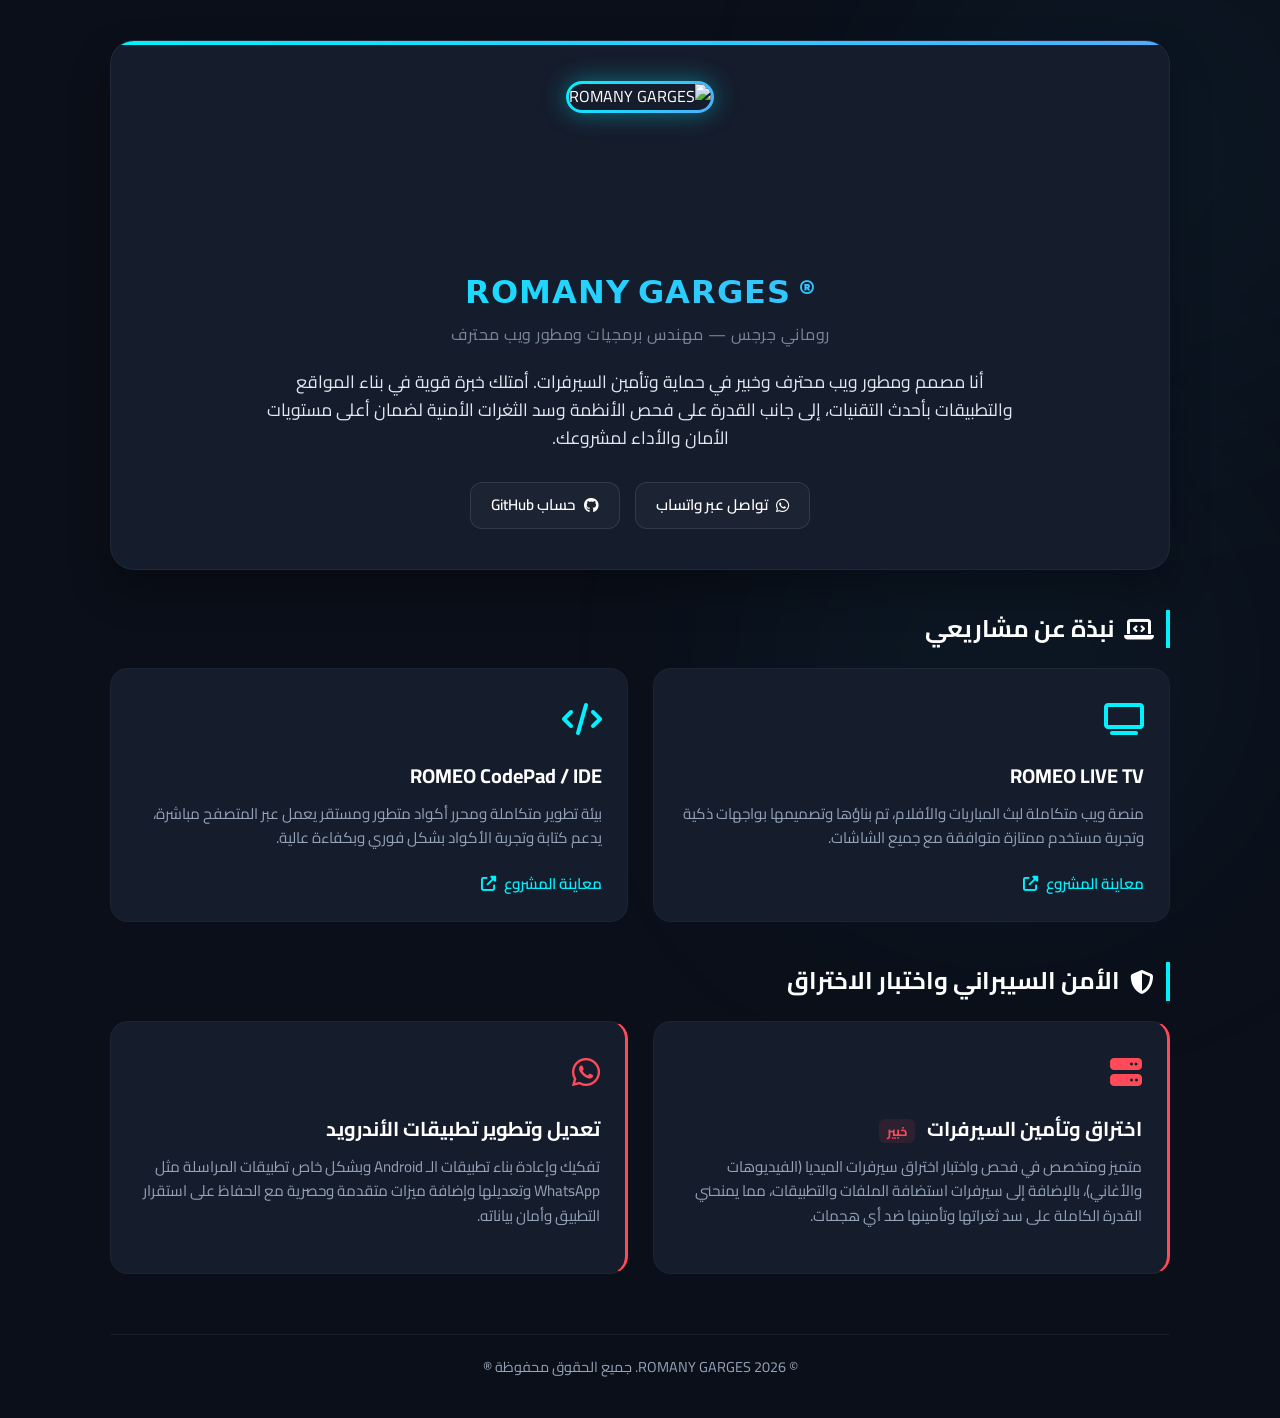
==== index.html @ 307720b2 "Add files via upload" ====
<!DOCTYPE html>
<html lang="ar" dir="rtl">
<head>
    <meta charset="UTF-8">
    <meta name="viewport" content="width=device-width, initial-scale=1.0">
    <title>® 𝗥𝗢𝗠𝗔𝗡𝗬 𝗚𝗔𝗥𝗚𝗘𝗦 | Portfolio</title>
    <!-- Google Fonts -->
    <link rel="preconnect" href="https://fonts.googleapis.com">
    <link rel="preconnect" href="https://fonts.gstatic.com" crossorigin>
    <link href="https://fonts.googleapis.com/css2?family=Cairo:wght@300;400;700&family=Poppins:wght@400;600;700&display=swap" rel="stylesheet">
    <!-- Font Awesome Icons -->
    <link rel="stylesheet" href="https://cdnjs.cloudflare.com/ajax/libs/font-awesome/6.4.0/css/all.min.css">
    
    <style>
        /* الألوان الأساسية والتأثيرات */
        :root {
            --bg-color: #0b0f19;
            --card-bg: #151c2c;
            --accent-cyan: #00f2fe;
            --accent-purple: #4facfe;
            --text-main: #ffffff;
            --text-muted: #94a3b8;
            --glow-shadow: 0 0 20px rgba(0, 242, 254, 0.2);
        }

        * {
            margin: 0;
            padding: 0;
            box-sizing: border-box;
            font-family: 'Cairo', 'Poppins', sans-serif;
        }

        body {
            background-color: var(--bg-color);
            color: var(--text-main);
            overflow-x: hidden;
            line-height: 1.6;
        }

        /* خلفية مضيئة متحركة */
        .background-glow {
            position: fixed;
            top: 0;
            left: 0;
            width: 100%;
            height: 100%;
            z-index: -1;
            pointer-events: none;
        }
        .background-glow::before, .background-glow::after {
            content: '';
            position: absolute;
            width: 300px;
            height: 300px;
            border-radius: 50%;
            background: linear-gradient(45deg, var(--accent-cyan), var(--accent-purple));
            filter: blur(150px);
            opacity: 0.15;
            animation: floatGlow 10s infinite alternate;
        }
        .background-glow::after {
            bottom: 10%;
            right: 10%;
            animation-delay: -5s;
        }

        @keyframes floatGlow {
            0% { transform: translate(0, 0); }
            100% { transform: translate(50px, 50px); }
        }

        /* الحاوية الرئيسية */
        .container {
            max-width: 1100px;
            margin: 0 auto;
            padding: 40px 20px;
        }

        /* الهيدر والكارت الشخصي */
        .profile-card {
            background: var(--card-bg);
            border: 1px solid rgba(255, 255, 255, 0.05);
            border-radius: 24px;
            padding: 40px;
            text-align: center;
            box-shadow: 0 20px 40px rgba(0,0,0,0.3);
            position: relative;
            overflow: hidden;
            margin-bottom: 40px;
            backdrop-filter: blur(10px);
        }

        .profile-card::before {
            content: '';
            position: absolute;
            top: 0;
            left: 0;
            width: 100%;
            height: 4px;
            background: linear-gradient(90deg, var(--accent-cyan), var(--accent-purple));
        }

        /* مربع الصورة الاحترافي مع الإضاءة */
        .avatar-wrapper {
            position: relative;
            width: 160px;
            height: 160px;
            margin: 0 auto 25px;
        }

        .avatar-box {
            width: 100%;
            height: 100%;
            border-radius: 20px; /* تصميم مربع بزوايا دائرية ناعمة كما طلبت */
            object-fit: cover;
            border: 3px solid transparent;
            background: linear-gradient(var(--card-bg), var(--card-bg)) padding-box,
                        linear-gradient(135deg, var(--accent-cyan), var(--accent-purple)) border-box;
            box-shadow: 0 0 25px rgba(0, 242, 254, 0.4);
            transition: transform 0.3s ease, box-shadow 0.3s ease;
        }

        .avatar-wrapper:hover .avatar-box {
            transform: scale(1.05) rotate(2deg);
            box-shadow: 0 0 35px rgba(0, 242, 254, 0.6);
        }

        /* الأسماء والنصوص */
        .name-en {
            font-family: 'Poppins', sans-serif;
            font-size: 2rem;
            font-weight: 700;
            letter-spacing: 1px;
            background: linear-gradient(90deg, var(--accent-cyan), var(--accent-purple));
            -webkit-background-clip: text;
            -webkit-text-fill-color: transparent;
            margin-bottom: 5px;
        }

        .name-ar {
            font-size: 1rem;
            color: var(--text-muted);
            font-weight: 400;
            letter-spacing: 0.5px;
            margin-bottom: 20px;
            opacity: 0.8;
        }

        .bio-text {
            font-size: 1.1rem;
            max-width: 750px;
            margin: 0 auto 30px;
            color: #e2e8f0;
            text-align: center;
        }

        /* أزرار التواصل السريع */
        .social-buttons {
            display: flex;
            justify-content: center;
            gap: 15px;
            flex-wrap: wrap;
        }

        .btn-social {
            background: rgba(255, 255, 255, 0.03);
            border: 1px solid rgba(255, 255, 255, 0.1);
            color: var(--text-main);
            padding: 10px 20px;
            border-radius: 12px;
            text-decoration: none;
            font-weight: 600;
            font-size: 0.95rem;
            display: flex;
            align-items: center;
            gap: 8px;
            transition: all 0.3s ease;
        }

        .btn-social:hover {
            background: linear-gradient(135deg, var(--accent-cyan), var(--accent-purple));
            color: #000;
            box-shadow: var(--glow-shadow);
            transform: translateY(-3px);
            border-color: transparent;
        }

        /* العناوين الجانبية للأقسام */
        .section-title {
            font-size: 1.5rem;
            margin: 40px 0 20px;
            display: flex;
            align-items: center;
            gap: 10px;
            color: var(--text-main);
            border-right: 4px solid var(--accent-cyan);
            padding-right: 12px;
        }

        /* شبكة المشاريع والخبرات */
        .grid {
            display: grid;
            grid-template-columns: repeat(auto-fit, minmax(300px, 1fr));
            gap: 25px;
        }

        .card {
            background: var(--card-bg);
            border: 1px solid rgba(255, 255, 255, 0.03);
            border-radius: 18px;
            padding: 25px;
            transition: all 0.3s ease;
            position: relative;
        }

        .card:hover {
            transform: translateY(-5px);
            border-color: rgba(0, 242, 254, 0.3);
            box-shadow: 0 10px 30px rgba(0,0,0,0.4);
        }

        .card-icon {
            font-size: 2rem;
            color: var(--accent-cyan);
            margin-bottom: 15px;
        }

        .card-title {
            font-size: 1.25rem;
            margin-bottom: 10px;
            font-weight: 700;
        }

        .card-desc {
            color: var(--text-muted);
            font-size: 0.95rem;
            margin-bottom: 20px;
        }

        /* أزرار استعراض المشاريع */
        .btn-project {
            display: inline-flex;
            align-items: center;
            gap: 8px;
            color: var(--accent-cyan);
            text-decoration: none;
            font-weight: 600;
            font-size: 0.95rem;
            transition: color 0.3s;
        }

        .btn-project:hover {
            color: var(--accent-purple);
        }

        /* تأثيرات خاصة بقسم الاختراقات والحماية */
        .cyber-card {
            border-right: 3px solid #ff4a5a !important;
        }
        .cyber-icon {
            color: #ff4a5a !important;
        }
        .cyber-badge {
            background: rgba(255, 74, 90, 0.1);
            color: #ff4a5a;
            padding: 2px 8px;
            border-radius: 6px;
            font-size: 0.8rem;
            margin-right: 8px;
            display: inline-block;
        }

        /* تذييل الصفحة */
        footer {
            text-align: center;
            margin-top: 60px;
            color: var(--text-muted);
            font-size: 0.9rem;
            border-top: 1px solid rgba(255, 255, 255, 0.05);
            padding-top: 20px;
        }

        /* لتوافقه مع الهواتف الصغيرة */
        @media (max-width: 600px) {
            .name-en { font-size: 1.6rem; }
            .profile-card { padding: 25px 15px; }
            .social-buttons { flex-direction: column; }
        }
    </style>
</head>
<body>

    <div class="background-glow"></div>

    <div class="container">
        
        <!-- الكارت الشخصي الرئيسي -->
        <header class="profile-card">
            <div class="avatar-wrapper">
                <!-- تم وضع رابط صورتك هنا مباشرة -->
                <img src="https://i.postimg.cc/JnKrHW7z/IMG-20260524-012906.png" alt="ROMANY GARGES" class="avatar-box">
            </div>
            
            <h1 class="name-en">® 𝗥𝗢𝗠𝗔𝗡𝗬 𝗚𝗔𝗥𝗚𝗘𝗦</h1>
            <p class="name-ar">روماني جرجس — مهندس برمجيات ومطور ويب محترف</p>
            
            <p class="bio-text">
                أنا مصمم ومطور ويب محترف وخبير في حماية وتأمين السيرفرات. أمتلك خبرة قوية في بناء المواقع والتطبيقات بأحدث التقنيات، إلى جانب القدرة على فحص الأنظمة وسد الثغرات الأمنية لضمان أعلى مستويات الأمان والأداء لمشروعك.
            </p>

            <!-- أزرار تواصل سريعة وجذابة -->
            <div class="social-buttons">
                <a href="https://wa.me/201286716976" target="_blank" class="btn-social">
                    <i class="fab fa-whatsapp"></i> تواصل عبر واتساب
                </a>
                <a href="https://github.com/romeo311020" target="_blank" class="btn-social">
                    <i class="fab fa-github"></i> حساب GitHub
                </a>
            </div>
        </header>

        <!-- قسم المشاريع -->
        <main>
            <h2 class="section-title"><i class="fas fa-laptop-code"></i> نبذة عن مشاريعي</h2>
            <div class="grid">
                
                <!-- مشروع ROMEO LIVE TV -->
                <div class="card">
                    <div class="card-icon"><i class="fas fa-tv"></i></div>
                    <h3 class="card-title">ROMEO LIVE TV</h3>
                    <p class="card-desc">منصة ويب متكاملة لبث المباريات والأفلام، تم بناؤها وتصميمها بواجهات ذكية وتجربة مستخدم ممتازة متوافقة مع جميع الشاشات.</p>
                    <a href="https://romeo311020.github.io/romeo-live-tv-31/" target="_blank" class="btn-project">
                        معاينة المشروع <i class="fas fa-external-link-alt"></i>
                    </a>
                </div>

                <!-- مشروع ROMEO IDE -->
                <div class="card">
                    <div class="card-icon"><i class="fas fa-code"></i></div>
                    <h3 class="card-title">ROMEO CodePad / IDE</h3>
                    <p class="card-desc">بيئة تطوير متكاملة ومحرر أكواد متطور ومستقر يعمل عبر المتصفح مباشرة، يدعم كتابة وتجربة الأكواد بشكل فوري وبكفاءة عالية.</p>
                    <a href="https://romeo311020.github.io/ROMEO-IDE/" target="_blank" class="btn-project">
                        معاينة المشروع <i class="fas fa-external-link-alt"></i>
                    </a>
                </div>

            </div>

            <!-- قسم الحماية والاختراق -->
            <h2 class="section-title"><i class="fas fa-shield-alt"></i> الأمن السيبراني واختبار الاختراق</h2>
            <div class="grid">
                
                <!-- متميز ف اختراقات السيرفرات -->
                <div class="card cyber-card">
                    <div class="card-icon cyber-icon"><i class="fas fa-server"></i></div>
                    <h3 class="card-title">اختراق وتأمين السيرفرات <span class="cyber-badge">خبير</span></h3>
                    <p class="card-desc">متميز ومتخصص في فحص واختبار اختراق سيرفرات الميديا (الفيديوهات والأغاني)، بالإضافة إلى سيرفرات استضافة الملفات والتطبيقات، مما يمنحني القدرة الكاملة على سد ثغراتها وتأمينها ضد أي هجمات.</p>
                </div>

                <!-- متميز ف بناء تطبيقات معدلة -->
                <div class="card cyber-card">
                    <div class="card-icon cyber-icon"><i class="fab fa-whatsapp"></i></div>
                    <h3 class="card-title">تعديل وتطوير تطبيقات الأندرويد</h3>
                    <p class="card-desc">تفكيك وإعادة بناء تطبيقات الـ Android وبشكل خاص تطبيقات المراسلة مثل WhatsApp وتعديلها وإضافة ميزات متقدمة وحصرية مع الحفاظ على استقرار التطبيق وأمان بياناته.</p>
                </div>

            </div>
        </main>

        <!-- التذييل -->
        <footer>
            <p>© 2026 ROMANY GARGES. جميع الحقوق محفوظة ®</p>
        </footer>

    </div>

    <!-- تأثر حركي خفيف وجذاب عند التمرير بالماوس على الكروت -->
    <script>
        const cards = document.querySelectorAll('.card, .profile-card');
        cards.forEach(card => {
            card.addEventListener('mousemove', (e) => {
                const rect = card.getBoundingClientRect();
                const x = e.clientX - rect.left;
                const y = e.clientY - rect.top;
                card.style.setProperty('--mouse-x', `${x}px`);
                card.style.setProperty('--mouse-y', `${y}px`);
            });
        });
    </script>
</body>
</html>
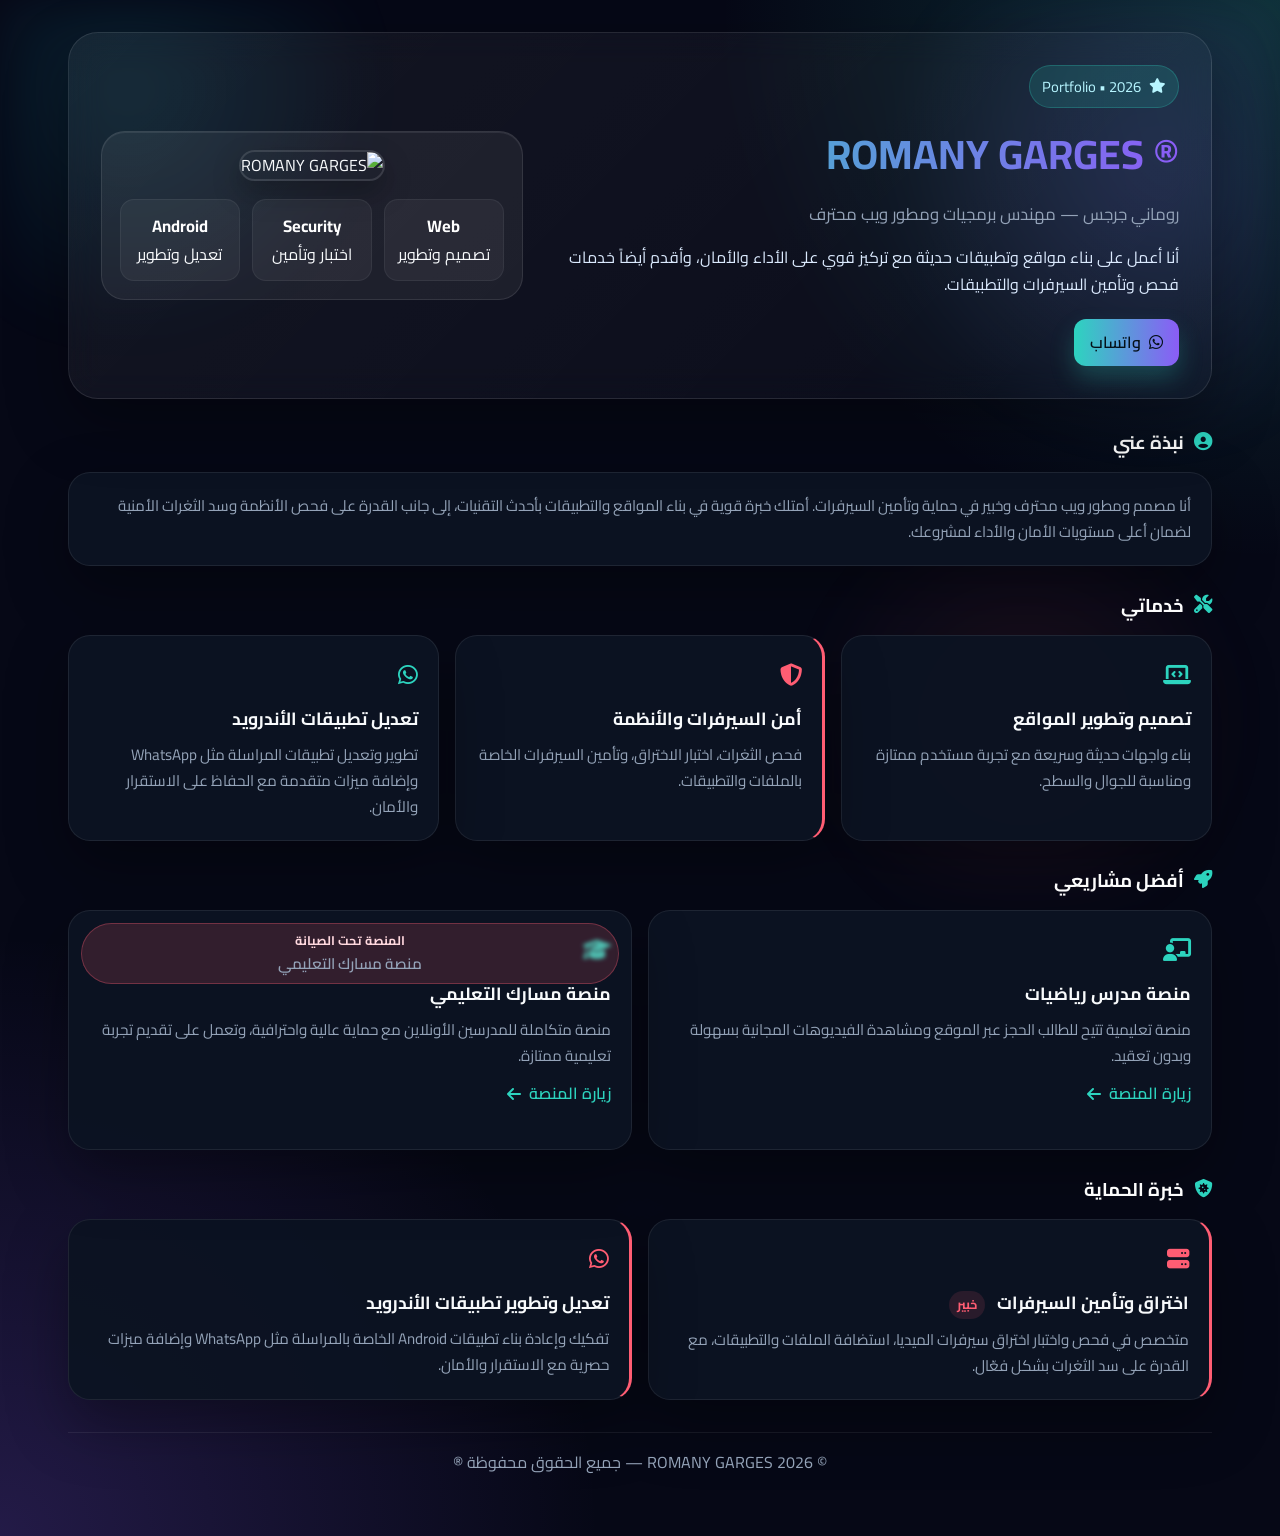
==== commit 1ca28cd0: "Add files via upload" ====
--- a/index.html
+++ b/index.html
@@ -3,389 +3,406 @@
 <head>
     <meta charset="UTF-8">
     <meta name="viewport" content="width=device-width, initial-scale=1.0">
-    <title>® 𝗥𝗢𝗠𝗔𝗡𝗬 𝗚𝗔𝗥𝗚𝗘𝗦 | Portfolio</title>
-    <!-- Google Fonts -->
+    <title>ROMANY GARGES | Portfolio</title>
     <link rel="preconnect" href="https://fonts.googleapis.com">
     <link rel="preconnect" href="https://fonts.gstatic.com" crossorigin>
-    <link href="https://fonts.googleapis.com/css2?family=Cairo:wght@300;400;700&family=Poppins:wght@400;600;700&display=swap" rel="stylesheet">
-    <!-- Font Awesome Icons -->
+    <link href="https://fonts.googleapis.com/css2?family=Cairo:wght@300;400;600;700&family=Poppins:wght@400;600;700&display=swap" rel="stylesheet">
     <link rel="stylesheet" href="https://cdnjs.cloudflare.com/ajax/libs/font-awesome/6.4.0/css/all.min.css">
-    
     <style>
-        /* الألوان الأساسية والتأثيرات */
         :root {
-            --bg-color: #0b0f19;
-            --card-bg: #151c2c;
-            --accent-cyan: #00f2fe;
-            --accent-purple: #4facfe;
-            --text-main: #ffffff;
-            --text-muted: #94a3b8;
-            --glow-shadow: 0 0 20px rgba(0, 242, 254, 0.2);
-        }
-
-        * {
-            margin: 0;
-            padding: 0;
-            box-sizing: border-box;
+            --bg: #060816;
+            --panel: rgba(12, 19, 34, 0.95);
+            --panel-2: rgba(255,255,255,0.06);
+            --text: #f8fafc;
+            --muted: #94a3b8;
+            --accent: #2dd4bf;
+            --accent-2: #8b5cf6;
+            --danger: #ff5d73;
+            --shadow: 0 24px 60px rgba(0,0,0,0.35);
+        }
+
+        * { box-sizing: border-box; margin: 0; padding: 0; }
+        body {
             font-family: 'Cairo', 'Poppins', sans-serif;
-        }
-
-        body {
-            background-color: var(--bg-color);
-            color: var(--text-main);
+            background:
+                radial-gradient(circle at top right, rgba(45, 212, 191, 0.2), transparent 28%),
+                radial-gradient(circle at bottom left, rgba(139, 92, 246, 0.22), transparent 30%),
+                var(--bg);
+            color: var(--text);
+            line-height: 1.7;
             overflow-x: hidden;
-            line-height: 1.6;
-        }
-
-        /* خلفية مضيئة متحركة */
-        .background-glow {
-            position: fixed;
-            top: 0;
-            left: 0;
-            width: 100%;
-            height: 100%;
-            z-index: -1;
-            pointer-events: none;
-        }
-        .background-glow::before, .background-glow::after {
-            content: '';
-            position: absolute;
-            width: 300px;
-            height: 300px;
-            border-radius: 50%;
-            background: linear-gradient(45deg, var(--accent-cyan), var(--accent-purple));
-            filter: blur(150px);
-            opacity: 0.15;
-            animation: floatGlow 10s infinite alternate;
-        }
-        .background-glow::after {
-            bottom: 10%;
-            right: 10%;
-            animation-delay: -5s;
-        }
-
-        @keyframes floatGlow {
-            0% { transform: translate(0, 0); }
-            100% { transform: translate(50px, 50px); }
-        }
-
-        /* الحاوية الرئيسية */
+        }
+
+        .bg-orb {
+            position: fixed; inset: 0; pointer-events: none; z-index: -1;
+            background-image:
+                radial-gradient(circle at 10% 10%, rgba(34,211,238,0.12), transparent 18%),
+                radial-gradient(circle at 90% 20%, rgba(139,92,246,0.16), transparent 20%),
+                radial-gradient(circle at 80% 80%, rgba(255,93,115,0.1), transparent 18%);
+            filter: blur(24px);
+        }
+
         .container {
-            max-width: 1100px;
+            max-width: 1180px;
             margin: 0 auto;
-            padding: 40px 20px;
-        }
-
-        /* الهيدر والكارت الشخصي */
-        .profile-card {
-            background: var(--card-bg);
-            border: 1px solid rgba(255, 255, 255, 0.05);
-            border-radius: 24px;
-            padding: 40px;
-            text-align: center;
-            box-shadow: 0 20px 40px rgba(0,0,0,0.3);
+            padding: 32px 18px 60px;
+        }
+
+        .hero {
+            background: linear-gradient(135deg, rgba(255,255,255,0.06), rgba(255,255,255,0.02));
+            border: 1px solid rgba(255,255,255,0.1);
+            border-radius: 30px;
+            padding: 32px;
+            box-shadow: var(--shadow);
+            backdrop-filter: blur(16px);
+            display: grid;
+            grid-template-columns: 1.2fr 0.8fr;
+            gap: 24px;
+            align-items: center;
+            margin-bottom: 28px;
             position: relative;
             overflow: hidden;
-            margin-bottom: 40px;
-            backdrop-filter: blur(10px);
-        }
-
-        .profile-card::before {
-            content: '';
+        }
+
+        .hero::before {
+            content: "";
             position: absolute;
-            top: 0;
-            left: 0;
-            width: 100%;
-            height: 4px;
-            background: linear-gradient(90deg, var(--accent-cyan), var(--accent-purple));
-        }
-
-        /* مربع الصورة الاحترافي مع الإضاءة */
-        .avatar-wrapper {
-            position: relative;
-            width: 160px;
-            height: 160px;
-            margin: 0 auto 25px;
-        }
-
-        .avatar-box {
-            width: 100%;
-            height: 100%;
-            border-radius: 20px; /* تصميم مربع بزوايا دائرية ناعمة كما طلبت */
-            object-fit: cover;
-            border: 3px solid transparent;
-            background: linear-gradient(var(--card-bg), var(--card-bg)) padding-box,
-                        linear-gradient(135deg, var(--accent-cyan), var(--accent-purple)) border-box;
-            box-shadow: 0 0 25px rgba(0, 242, 254, 0.4);
-            transition: transform 0.3s ease, box-shadow 0.3s ease;
-        }
-
-        .avatar-wrapper:hover .avatar-box {
-            transform: scale(1.05) rotate(2deg);
-            box-shadow: 0 0 35px rgba(0, 242, 254, 0.6);
-        }
-
-        /* الأسماء والنصوص */
-        .name-en {
-            font-family: 'Poppins', sans-serif;
-            font-size: 2rem;
+            inset: 0;
+            background: linear-gradient(120deg, transparent, rgba(255,255,255,0.06), transparent);
+            transform: translateX(-100%);
+            animation: shine 6s infinite;
+        }
+
+        @keyframes shine {
+            100% { transform: translateX(100%); }
+        }
+
+        .badge {
+            display: inline-flex;
+            align-items: center;
+            gap: 8px;
+            background: rgba(45, 212, 191, 0.15);
+            color: #b7f5ff;
+            padding: 8px 12px;
+            border-radius: 999px;
+            font-size: 0.92rem;
+            margin-bottom: 12px;
+            border: 1px solid rgba(45, 212, 191, 0.25);
+        }
+
+        .hero h1 {
+            font-size: clamp(1.8rem, 3.2vw, 2.7rem);
+            margin-bottom: 10px;
             font-weight: 700;
-            letter-spacing: 1px;
-            background: linear-gradient(90deg, var(--accent-cyan), var(--accent-purple));
+        }
+
+        .hero .name-en {
+            background: linear-gradient(90deg, var(--accent), var(--accent-2));
             -webkit-background-clip: text;
             -webkit-text-fill-color: transparent;
-            margin-bottom: 5px;
-        }
-
-        .name-ar {
+        }
+
+        .hero .name-ar {
+            color: var(--muted);
+            font-size: 1.05rem;
+            margin-bottom: 16px;
+        }
+
+        .hero p {
+            color: #dbeafe;
             font-size: 1rem;
-            color: var(--text-muted);
-            font-weight: 400;
-            letter-spacing: 0.5px;
-            margin-bottom: 20px;
-            opacity: 0.8;
-        }
-
-        .bio-text {
-            font-size: 1.1rem;
-            max-width: 750px;
-            margin: 0 auto 30px;
-            color: #e2e8f0;
-            text-align: center;
-        }
-
-        /* أزرار التواصل السريع */
-        .social-buttons {
+        }
+
+        .hero-actions {
             display: flex;
-            justify-content: center;
-            gap: 15px;
             flex-wrap: wrap;
-        }
-
-        .btn-social {
-            background: rgba(255, 255, 255, 0.03);
-            border: 1px solid rgba(255, 255, 255, 0.1);
-            color: var(--text-main);
-            padding: 10px 20px;
+            gap: 12px;
+            margin-top: 20px;
+        }
+
+        .btn {
+            text-decoration: none;
+            padding: 10px 16px;
             border-radius: 12px;
-            text-decoration: none;
-            font-weight: 600;
-            font-size: 0.95rem;
-            display: flex;
+            display: inline-flex;
             align-items: center;
             gap: 8px;
-            transition: all 0.3s ease;
-        }
-
-        .btn-social:hover {
-            background: linear-gradient(135deg, var(--accent-cyan), var(--accent-purple));
-            color: #000;
-            box-shadow: var(--glow-shadow);
-            transform: translateY(-3px);
-            border-color: transparent;
-        }
-
-        /* العناوين الجانبية للأقسام */
+            font-weight: 600;
+            transition: transform 0.25s ease, box-shadow 0.25s ease;
+        }
+
+        .btn:hover { transform: translateY(-2px); }
+        .btn-primary {
+            background: linear-gradient(90deg, var(--accent), var(--accent-2));
+            color: #041018;
+            box-shadow: 0 12px 24px rgba(45, 212, 191, 0.24);
+        }
+
+        .btn-secondary {
+            background: rgba(255,255,255,0.07);
+            color: var(--text);
+            border: 1px solid rgba(255,255,255,0.12);
+        }
+
+        .avatar-card {
+            background: rgba(255,255,255,0.06);
+            border: 1px solid rgba(255,255,255,0.1);
+            border-radius: 24px;
+            padding: 18px;
+            text-align: center;
+            box-shadow: inset 0 1px 0 rgba(255,255,255,0.08);
+        }
+
+        .avatar-card img {
+            width: 100%;
+            max-width: 260px;
+            border-radius: 20px;
+            object-fit: cover;
+            border: 2px solid rgba(255,255,255,0.12);
+            box-shadow: 0 12px 28px rgba(0,0,0,0.28);
+        }
+
+        .stat-grid {
+            display: grid;
+            grid-template-columns: repeat(3, 1fr);
+            gap: 12px;
+            margin-top: 18px;
+        }
+
+        .stat {
+            background: rgba(255,255,255,0.05);
+            padding: 12px;
+            border-radius: 14px;
+            border: 1px solid rgba(255,255,255,0.06);
+        }
+
+        .stat strong {
+            display: block;
+            font-size: 1.04rem;
+            color: #fff;
+        }
+
+        .section {
+            margin-top: 24px;
+        }
+
         .section-title {
-            font-size: 1.5rem;
-            margin: 40px 0 20px;
             display: flex;
             align-items: center;
             gap: 10px;
-            color: var(--text-main);
-            border-right: 4px solid var(--accent-cyan);
-            padding-right: 12px;
-        }
-
-        /* شبكة المشاريع والخبرات */
+            margin-bottom: 14px;
+            font-size: 1.15rem;
+            color: white;
+        }
+
+        .section-title i {
+            color: var(--accent);
+        }
+
         .grid {
             display: grid;
-            grid-template-columns: repeat(auto-fit, minmax(300px, 1fr));
-            gap: 25px;
+            grid-template-columns: repeat(auto-fit, minmax(280px, 1fr));
+            gap: 16px;
         }
 
         .card {
-            background: var(--card-bg);
-            border: 1px solid rgba(255, 255, 255, 0.03);
-            border-radius: 18px;
-            padding: 25px;
-            transition: all 0.3s ease;
-            position: relative;
+            background: var(--panel);
+            border: 1px solid rgba(255,255,255,0.08);
+            border-radius: 22px;
+            padding: 20px;
+            box-shadow: var(--shadow);
+            transition: transform 0.25s ease, border-color 0.25s ease, box-shadow 0.25s ease;
         }
 
         .card:hover {
-            transform: translateY(-5px);
-            border-color: rgba(0, 242, 254, 0.3);
-            box-shadow: 0 10px 30px rgba(0,0,0,0.4);
-        }
-
-        .card-icon {
-            font-size: 2rem;
-            color: var(--accent-cyan);
-            margin-bottom: 15px;
-        }
-
-        .card-title {
-            font-size: 1.25rem;
+            transform: translateY(-4px);
+            border-color: rgba(45, 212, 191, 0.35);
+            box-shadow: 0 28px 60px rgba(0,0,0,0.32);
+        }
+
+        .card .icon {
+            font-size: 1.4rem;
+            color: var(--accent);
             margin-bottom: 10px;
-            font-weight: 700;
-        }
-
-        .card-desc {
-            color: var(--text-muted);
+        }
+
+        .card h3 {
+            margin-bottom: 8px;
+            font-size: 1.1rem;
+        }
+
+        .card p {
+            color: var(--muted);
             font-size: 0.95rem;
-            margin-bottom: 20px;
-        }
-
-        /* أزرار استعراض المشاريع */
-        .btn-project {
+        }
+
+        .card a {
             display: inline-flex;
             align-items: center;
             gap: 8px;
-            color: var(--accent-cyan);
+            margin-top: 12px;
+            color: var(--accent);
             text-decoration: none;
             font-weight: 600;
-            font-size: 0.95rem;
-            transition: color 0.3s;
-        }
-
-        .btn-project:hover {
-            color: var(--accent-purple);
-        }
-
-        /* تأثيرات خاصة بقسم الاختراقات والحماية */
-        .cyber-card {
-            border-right: 3px solid #ff4a5a !important;
-        }
-        .cyber-icon {
-            color: #ff4a5a !important;
-        }
-        .cyber-badge {
-            background: rgba(255, 74, 90, 0.1);
-            color: #ff4a5a;
-            padding: 2px 8px;
-            border-radius: 6px;
+        }
+
+        .project-card {
+            position: relative;
+            overflow: hidden;
+            min-height: 240px;
+        }
+
+        .project-content {
+            position: relative;
+            z-index: 1;
+        }
+
+        .project-card-overlay {
+            position: absolute;
+            top: 12px;
+            left: 12px;
+            right: 12px;
+            background: rgba(255, 93, 115, 0.16);
+            border: 1px solid rgba(255, 93, 115, 0.32);
+            color: #ffd8de;
+            padding: 6px 8px;
+            border-radius: 999px;
+            text-align: center;
+            font-size: 0.78rem;
+            font-weight: 600;
+            z-index: 2;
+            backdrop-filter: blur(2px);
+        }
+
+        .danger-card { border-right: 3px solid var(--danger); }
+        .danger-card .icon { color: var(--danger); }
+
+        .pill {
+            display: inline-block;
+            background: rgba(255,93,115,0.12);
+            color: var(--danger);
             font-size: 0.8rem;
+            padding: 3px 8px;
+            border-radius: 999px;
             margin-right: 8px;
-            display: inline-block;
-        }
-
-        /* تذييل الصفحة */
+        }
+
         footer {
+            margin-top: 32px;
             text-align: center;
-            margin-top: 60px;
-            color: var(--text-muted);
-            font-size: 0.9rem;
-            border-top: 1px solid rgba(255, 255, 255, 0.05);
-            padding-top: 20px;
-        }
-
-        /* لتوافقه مع الهواتف الصغيرة */
+            padding: 16px 10px 0;
+            color: var(--muted);
+            border-top: 1px solid rgba(255,255,255,0.08);
+        }
+
+        @media (max-width: 900px) {
+            .hero { grid-template-columns: 1fr; }
+        }
+
         @media (max-width: 600px) {
-            .name-en { font-size: 1.6rem; }
-            .profile-card { padding: 25px 15px; }
-            .social-buttons { flex-direction: column; }
+            .container { padding: 18px 14px 40px; }
+            .hero { padding: 18px; }
+            .stat-grid { grid-template-columns: 1fr; }
+            .hero-actions { flex-direction: column; }
         }
     </style>
 </head>
 <body>
-
-    <div class="background-glow"></div>
-
+    <div class="bg-orb"></div>
     <div class="container">
-        
-        <!-- الكارت الشخصي الرئيسي -->
-        <header class="profile-card">
-            <div class="avatar-wrapper">
-                <!-- تم وضع رابط صورتك هنا مباشرة -->
-                <img src="https://i.postimg.cc/JnKrHW7z/IMG-20260524-012906.png" alt="ROMANY GARGES" class="avatar-box">
-            </div>
-            
-            <h1 class="name-en">® 𝗥𝗢𝗠𝗔𝗡𝗬 𝗚𝗔𝗥𝗚𝗘𝗦</h1>
-            <p class="name-ar">روماني جرجس — مهندس برمجيات ومطور ويب محترف</p>
-            
-            <p class="bio-text">
-                أنا مصمم ومطور ويب محترف وخبير في حماية وتأمين السيرفرات. أمتلك خبرة قوية في بناء المواقع والتطبيقات بأحدث التقنيات، إلى جانب القدرة على فحص الأنظمة وسد الثغرات الأمنية لضمان أعلى مستويات الأمان والأداء لمشروعك.
-            </p>
-
-            <!-- أزرار تواصل سريعة وجذابة -->
-            <div class="social-buttons">
-                <a href="https://wa.me/201286716976" target="_blank" class="btn-social">
-                    <i class="fab fa-whatsapp"></i> تواصل عبر واتساب
-                </a>
-                <a href="https://github.com/romeo311020" target="_blank" class="btn-social">
-                    <i class="fab fa-github"></i> حساب GitHub
-                </a>
-            </div>
-        </header>
-
-        <!-- قسم المشاريع -->
-        <main>
-            <h2 class="section-title"><i class="fas fa-laptop-code"></i> نبذة عن مشاريعي</h2>
+        <section class="hero">
+            <div>
+                <div class="badge"><i class="fas fa-star"></i> Portfolio • 2026</div>
+                <h1 class="name-en">® ROMANY GARGES</h1>
+                <p class="name-ar">روماني جرجس — مهندس برمجيات ومطور ويب محترف</p>
+                <p>أنا أعمل على بناء مواقع وتطبيقات حديثة مع تركيز قوي على الأداء والأمان، وأقدم أيضاً خدمات فحص وتأمين السيرفرات والتطبيقات.</p>
+                <div class="hero-actions">
+                    <a class="btn btn-primary" href="https://wa.me/201027675035" target="_blank"><i class="fab fa-whatsapp"></i> واتساب</a>
+                </div>
+            </div>
+            <div class="avatar-card">
+                <img src="https://i.postimg.cc/JnKrHW7z/IMG-20260524-012906.png" alt="ROMANY GARGES">
+                <div class="stat-grid">
+                    <div class="stat"><strong>Web</strong><span>تصميم وتطوير</span></div>
+                    <div class="stat"><strong>Security</strong><span>اختبار وتأمين</span></div>
+                    <div class="stat"><strong>Android</strong><span>تعديل وتطوير</span></div>
+                </div>
+            </div>
+        </section>
+
+        <section class="section">
+            <h2 class="section-title"><i class="fas fa-user-circle"></i> نبذة عني</h2>
+            <div class="card">
+                <p>أنا مصمم ومطور ويب محترف وخبير في حماية وتأمين السيرفرات. أمتلك خبرة قوية في بناء المواقع والتطبيقات بأحدث التقنيات، إلى جانب القدرة على فحص الأنظمة وسد الثغرات الأمنية لضمان أعلى مستويات الأمان والأداء لمشروعك.</p>
+            </div>
+        </section>
+
+        <section class="section">
+            <h2 class="section-title"><i class="fas fa-tools"></i> خدماتي</h2>
             <div class="grid">
-                
-                <!-- مشروع ROMEO LIVE TV -->
                 <div class="card">
-                    <div class="card-icon"><i class="fas fa-tv"></i></div>
-                    <h3 class="card-title">ROMEO LIVE TV</h3>
-                    <p class="card-desc">منصة ويب متكاملة لبث المباريات والأفلام، تم بناؤها وتصميمها بواجهات ذكية وتجربة مستخدم ممتازة متوافقة مع جميع الشاشات.</p>
-                    <a href="https://romeo311020.github.io/romeo-live-tv-31/" target="_blank" class="btn-project">
-                        معاينة المشروع <i class="fas fa-external-link-alt"></i>
-                    </a>
-                </div>
-
-                <!-- مشروع ROMEO IDE -->
+                    <div class="icon"><i class="fas fa-laptop-code"></i></div>
+                    <h3>تصميم وتطوير المواقع</h3>
+                    <p>بناء واجهات حديثة وسريعة مع تجربة مستخدم ممتازة ومناسبة للجوال والسطح.</p>
+                </div>
+                <div class="card danger-card">
+                    <div class="icon"><i class="fas fa-shield-alt"></i></div>
+                    <h3>أمن السيرفرات والأنظمة</h3>
+                    <p>فحص الثغرات، اختبار الاختراق، وتأمين السيرفرات الخاصة بالملفات والتطبيقات.</p>
+                </div>
                 <div class="card">
-                    <div class="card-icon"><i class="fas fa-code"></i></div>
-                    <h3 class="card-title">ROMEO CodePad / IDE</h3>
-                    <p class="card-desc">بيئة تطوير متكاملة ومحرر أكواد متطور ومستقر يعمل عبر المتصفح مباشرة، يدعم كتابة وتجربة الأكواد بشكل فوري وبكفاءة عالية.</p>
-                    <a href="https://romeo311020.github.io/ROMEO-IDE/" target="_blank" class="btn-project">
-                        معاينة المشروع <i class="fas fa-external-link-alt"></i>
-                    </a>
-                </div>
-
-            </div>
-
-            <!-- قسم الحماية والاختراق -->
-            <h2 class="section-title"><i class="fas fa-shield-alt"></i> الأمن السيبراني واختبار الاختراق</h2>
+                    <div class="icon"><i class="fab fa-whatsapp"></i></div>
+                    <h3>تعديل تطبيقات الأندرويد</h3>
+                    <p>تطوير وتعديل تطبيقات المراسلة مثل WhatsApp وإضافة ميزات متقدمة مع الحفاظ على الاستقرار والأمان.</p>
+                </div>
+            </div>
+        </section>
+
+        <section class="section">
+            <h2 class="section-title"><i class="fas fa-rocket"></i> أفضل مشاريعي</h2>
             <div class="grid">
-                
-                <!-- متميز ف اختراقات السيرفرات -->
-                <div class="card cyber-card">
-                    <div class="card-icon cyber-icon"><i class="fas fa-server"></i></div>
-                    <h3 class="card-title">اختراق وتأمين السيرفرات <span class="cyber-badge">خبير</span></h3>
-                    <p class="card-desc">متميز ومتخصص في فحص واختبار اختراق سيرفرات الميديا (الفيديوهات والأغاني)، بالإضافة إلى سيرفرات استضافة الملفات والتطبيقات، مما يمنحني القدرة الكاملة على سد ثغراتها وتأمينها ضد أي هجمات.</p>
-                </div>
-
-                <!-- متميز ف بناء تطبيقات معدلة -->
-                <div class="card cyber-card">
-                    <div class="card-icon cyber-icon"><i class="fab fa-whatsapp"></i></div>
-                    <h3 class="card-title">تعديل وتطوير تطبيقات الأندرويد</h3>
-                    <p class="card-desc">تفكيك وإعادة بناء تطبيقات الـ Android وبشكل خاص تطبيقات المراسلة مثل WhatsApp وتعديلها وإضافة ميزات متقدمة وحصرية مع الحفاظ على استقرار التطبيق وأمان بياناته.</p>
-                </div>
-
-            </div>
-        </main>
-
-        <!-- التذييل -->
+                <div class="card">
+                    <div class="icon"><i class="fas fa-chalkboard-teacher"></i></div>
+                    <h3>منصة مدرس رياضيات</h3>
+                    <p>منصة تعليمية تتيح للطالب الحجز عبر الموقع ومشاهدة الفيديوهات المجانية بسهولة وبدون تعقيد.</p>
+                    <a href="https://romeo311020.github.io/mina-diad/#" target="_blank">زيارة المنصة <i class="fas fa-arrow-left"></i></a>
+                </div>
+                <div class="card project-card">
+                    <div class="project-card-overlay">
+                        <div>
+                            <h4>المنصة تحت الصيانة</h4>
+                            <p>منصة مسارك التعليمي</p>
+                        </div>
+                    </div>
+                    <div class="project-content">
+                        <div class="icon"><i class="fas fa-graduation-cap"></i></div>
+                        <h3>منصة مسارك التعليمي</h3>
+                        <p>منصة متكاملة للمدرسين الأونلاين مع حماية عالية واحترافية، وتعمل على تقديم تجربة تعليمية ممتازة.</p>
+                        <a href="https://romeo311020.github.io/Your-educational-path-/" target="_blank">زيارة المنصة <i class="fas fa-arrow-left"></i></a>
+                    </div>
+                </div>
+            </div>
+        </section>
+
+        <section class="section">
+            <h2 class="section-title"><i class="fas fa-shield-virus"></i> خبرة الحماية</h2>
+            <div class="grid">
+                <div class="card danger-card">
+                    <div class="icon"><i class="fas fa-server"></i></div>
+                    <h3>اختراق وتأمين السيرفرات <span class="pill">خبير</span></h3>
+                    <p>متخصص في فحص واختبار اختراق سيرفرات الميديا، استضافة الملفات والتطبيقات، مع القدرة على سد الثغرات بشكل فعّال.</p>
+                </div>
+                <div class="card danger-card">
+                    <div class="icon"><i class="fab fa-whatsapp"></i></div>
+                    <h3>تعديل وتطوير تطبيقات الأندرويد</h3>
+                    <p>تفكيك وإعادة بناء تطبيقات Android الخاصة بالمراسلة مثل WhatsApp وإضافة ميزات حصرية مع الاستقرار والأمان.</p>
+                </div>
+            </div>
+        </section>
+
         <footer>
-            <p>© 2026 ROMANY GARGES. جميع الحقوق محفوظة ®</p>
+            <p>© 2026 ROMANY GARGES — جميع الحقوق محفوظة ®</p>
         </footer>
-
     </div>
-
-    <!-- تأثر حركي خفيف وجذاب عند التمرير بالماوس على الكروت -->
-    <script>
-        const cards = document.querySelectorAll('.card, .profile-card');
-        cards.forEach(card => {
-            card.addEventListener('mousemove', (e) => {
-                const rect = card.getBoundingClientRect();
-                const x = e.clientX - rect.left;
-                const y = e.clientY - rect.top;
-                card.style.setProperty('--mouse-x', `${x}px`);
-                card.style.setProperty('--mouse-y', `${y}px`);
-            });
-        });
-    </script>
 </body>
 </html>
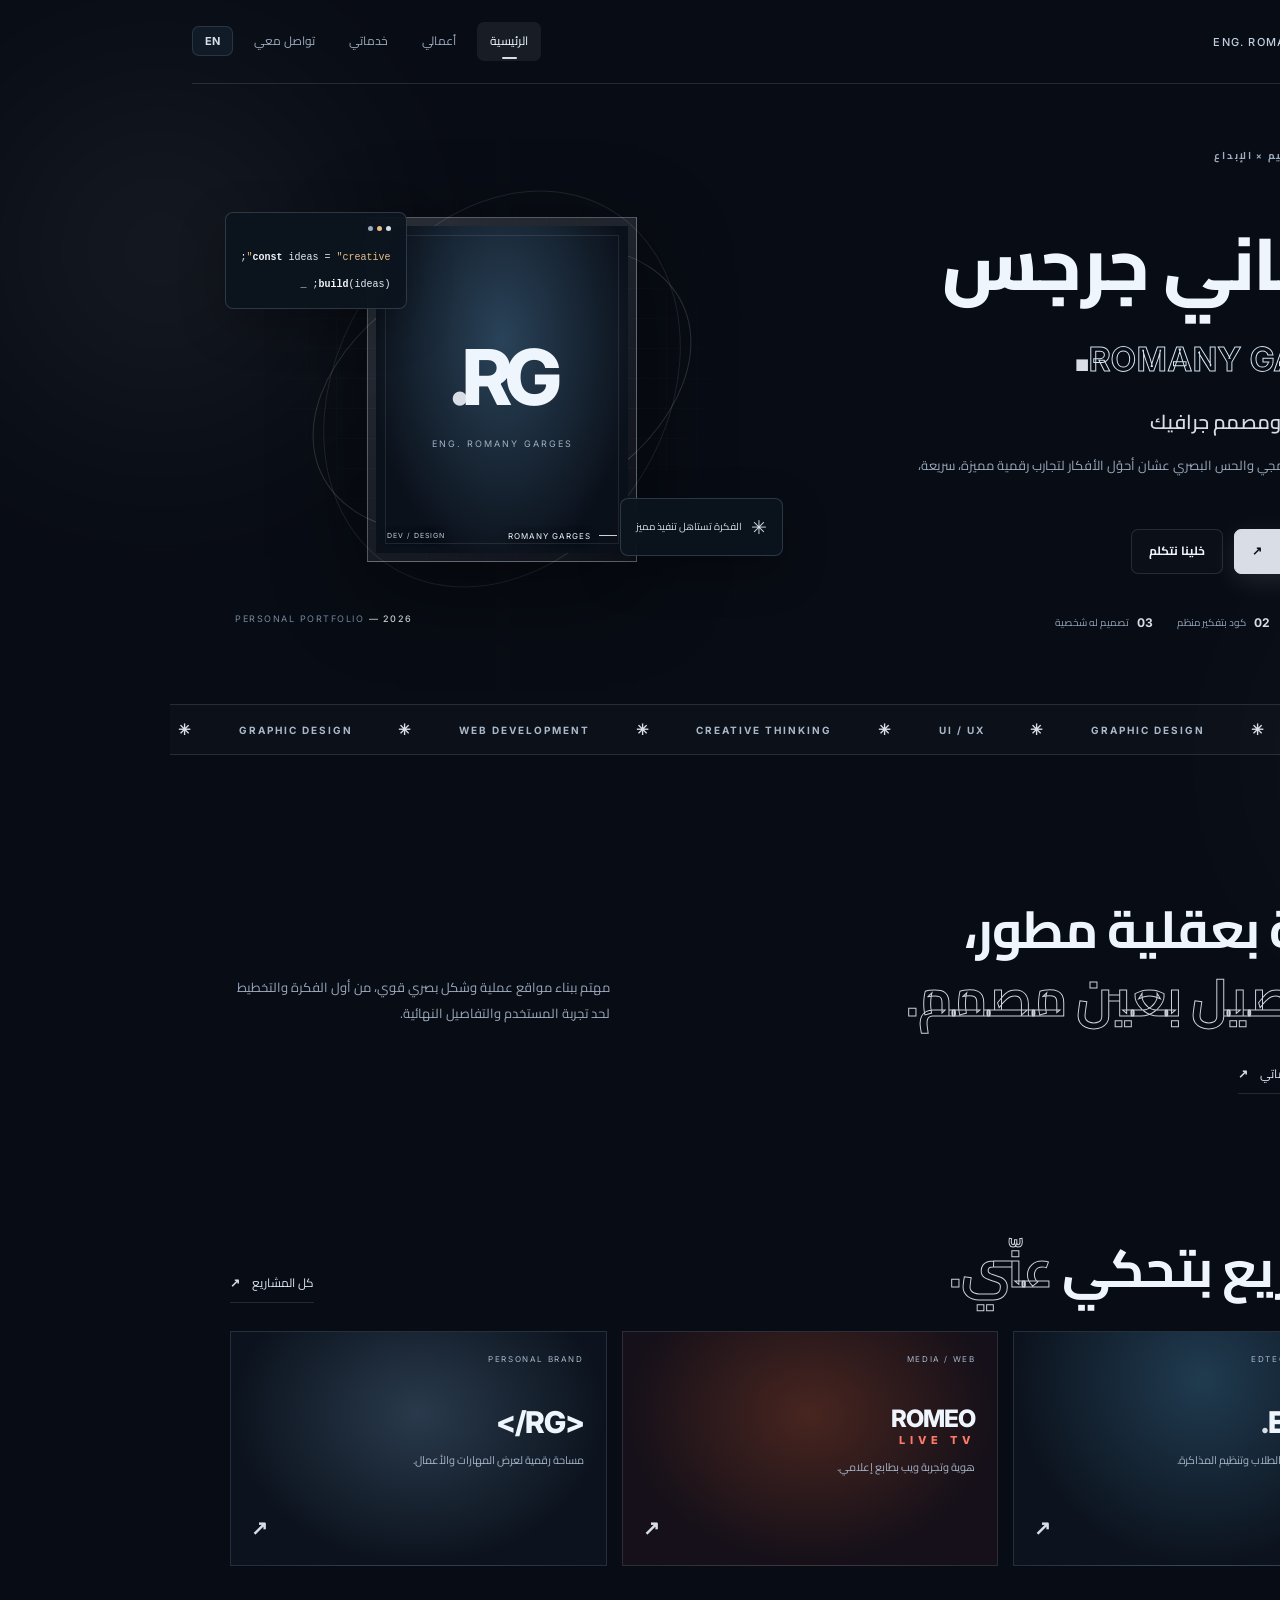
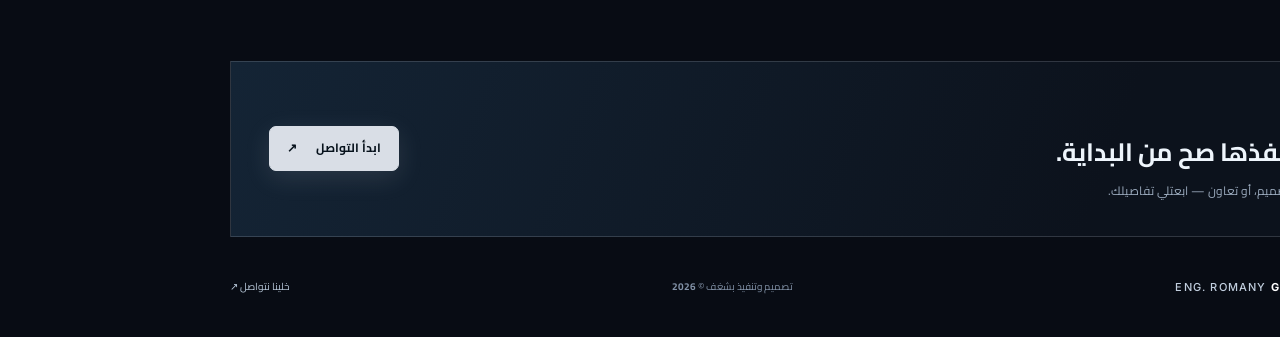
==== commit cf0785df: "Add files via upload" ====
--- a/index.html
+++ b/index.html
@@ -1,408 +1,51 @@
-<!DOCTYPE html>
+<!doctype html>
 <html lang="ar" dir="rtl">
 <head>
-    <meta charset="UTF-8">
-    <meta name="viewport" content="width=device-width, initial-scale=1.0">
-    <title>ROMANY GARGES | Portfolio</title>
-    <link rel="preconnect" href="https://fonts.googleapis.com">
-    <link rel="preconnect" href="https://fonts.gstatic.com" crossorigin>
-    <link href="https://fonts.googleapis.com/css2?family=Cairo:wght@300;400;600;700&family=Poppins:wght@400;600;700&display=swap" rel="stylesheet">
-    <link rel="stylesheet" href="https://cdnjs.cloudflare.com/ajax/libs/font-awesome/6.4.0/css/all.min.css">
-    <style>
-        :root {
-            --bg: #060816;
-            --panel: rgba(12, 19, 34, 0.95);
-            --panel-2: rgba(255,255,255,0.06);
-            --text: #f8fafc;
-            --muted: #94a3b8;
-            --accent: #2dd4bf;
-            --accent-2: #8b5cf6;
-            --danger: #ff5d73;
-            --shadow: 0 24px 60px rgba(0,0,0,0.35);
-        }
-
-        * { box-sizing: border-box; margin: 0; padding: 0; }
-        body {
-            font-family: 'Cairo', 'Poppins', sans-serif;
-            background:
-                radial-gradient(circle at top right, rgba(45, 212, 191, 0.2), transparent 28%),
-                radial-gradient(circle at bottom left, rgba(139, 92, 246, 0.22), transparent 30%),
-                var(--bg);
-            color: var(--text);
-            line-height: 1.7;
-            overflow-x: hidden;
-        }
-
-        .bg-orb {
-            position: fixed; inset: 0; pointer-events: none; z-index: -1;
-            background-image:
-                radial-gradient(circle at 10% 10%, rgba(34,211,238,0.12), transparent 18%),
-                radial-gradient(circle at 90% 20%, rgba(139,92,246,0.16), transparent 20%),
-                radial-gradient(circle at 80% 80%, rgba(255,93,115,0.1), transparent 18%);
-            filter: blur(24px);
-        }
-
-        .container {
-            max-width: 1180px;
-            margin: 0 auto;
-            padding: 32px 18px 60px;
-        }
-
-        .hero {
-            background: linear-gradient(135deg, rgba(255,255,255,0.06), rgba(255,255,255,0.02));
-            border: 1px solid rgba(255,255,255,0.1);
-            border-radius: 30px;
-            padding: 32px;
-            box-shadow: var(--shadow);
-            backdrop-filter: blur(16px);
-            display: grid;
-            grid-template-columns: 1.2fr 0.8fr;
-            gap: 24px;
-            align-items: center;
-            margin-bottom: 28px;
-            position: relative;
-            overflow: hidden;
-        }
-
-        .hero::before {
-            content: "";
-            position: absolute;
-            inset: 0;
-            background: linear-gradient(120deg, transparent, rgba(255,255,255,0.06), transparent);
-            transform: translateX(-100%);
-            animation: shine 6s infinite;
-        }
-
-        @keyframes shine {
-            100% { transform: translateX(100%); }
-        }
-
-        .badge {
-            display: inline-flex;
-            align-items: center;
-            gap: 8px;
-            background: rgba(45, 212, 191, 0.15);
-            color: #b7f5ff;
-            padding: 8px 12px;
-            border-radius: 999px;
-            font-size: 0.92rem;
-            margin-bottom: 12px;
-            border: 1px solid rgba(45, 212, 191, 0.25);
-        }
-
-        .hero h1 {
-            font-size: clamp(1.8rem, 3.2vw, 2.7rem);
-            margin-bottom: 10px;
-            font-weight: 700;
-        }
-
-        .hero .name-en {
-            background: linear-gradient(90deg, var(--accent), var(--accent-2));
-            -webkit-background-clip: text;
-            -webkit-text-fill-color: transparent;
-        }
-
-        .hero .name-ar {
-            color: var(--muted);
-            font-size: 1.05rem;
-            margin-bottom: 16px;
-        }
-
-        .hero p {
-            color: #dbeafe;
-            font-size: 1rem;
-        }
-
-        .hero-actions {
-            display: flex;
-            flex-wrap: wrap;
-            gap: 12px;
-            margin-top: 20px;
-        }
-
-        .btn {
-            text-decoration: none;
-            padding: 10px 16px;
-            border-radius: 12px;
-            display: inline-flex;
-            align-items: center;
-            gap: 8px;
-            font-weight: 600;
-            transition: transform 0.25s ease, box-shadow 0.25s ease;
-        }
-
-        .btn:hover { transform: translateY(-2px); }
-        .btn-primary {
-            background: linear-gradient(90deg, var(--accent), var(--accent-2));
-            color: #041018;
-            box-shadow: 0 12px 24px rgba(45, 212, 191, 0.24);
-        }
-
-        .btn-secondary {
-            background: rgba(255,255,255,0.07);
-            color: var(--text);
-            border: 1px solid rgba(255,255,255,0.12);
-        }
-
-        .avatar-card {
-            background: rgba(255,255,255,0.06);
-            border: 1px solid rgba(255,255,255,0.1);
-            border-radius: 24px;
-            padding: 18px;
-            text-align: center;
-            box-shadow: inset 0 1px 0 rgba(255,255,255,0.08);
-        }
-
-        .avatar-card img {
-            width: 100%;
-            max-width: 260px;
-            border-radius: 20px;
-            object-fit: cover;
-            border: 2px solid rgba(255,255,255,0.12);
-            box-shadow: 0 12px 28px rgba(0,0,0,0.28);
-        }
-
-        .stat-grid {
-            display: grid;
-            grid-template-columns: repeat(3, 1fr);
-            gap: 12px;
-            margin-top: 18px;
-        }
-
-        .stat {
-            background: rgba(255,255,255,0.05);
-            padding: 12px;
-            border-radius: 14px;
-            border: 1px solid rgba(255,255,255,0.06);
-        }
-
-        .stat strong {
-            display: block;
-            font-size: 1.04rem;
-            color: #fff;
-        }
-
-        .section {
-            margin-top: 24px;
-        }
-
-        .section-title {
-            display: flex;
-            align-items: center;
-            gap: 10px;
-            margin-bottom: 14px;
-            font-size: 1.15rem;
-            color: white;
-        }
-
-        .section-title i {
-            color: var(--accent);
-        }
-
-        .grid {
-            display: grid;
-            grid-template-columns: repeat(auto-fit, minmax(280px, 1fr));
-            gap: 16px;
-        }
-
-        .card {
-            background: var(--panel);
-            border: 1px solid rgba(255,255,255,0.08);
-            border-radius: 22px;
-            padding: 20px;
-            box-shadow: var(--shadow);
-            transition: transform 0.25s ease, border-color 0.25s ease, box-shadow 0.25s ease;
-        }
-
-        .card:hover {
-            transform: translateY(-4px);
-            border-color: rgba(45, 212, 191, 0.35);
-            box-shadow: 0 28px 60px rgba(0,0,0,0.32);
-        }
-
-        .card .icon {
-            font-size: 1.4rem;
-            color: var(--accent);
-            margin-bottom: 10px;
-        }
-
-        .card h3 {
-            margin-bottom: 8px;
-            font-size: 1.1rem;
-        }
-
-        .card p {
-            color: var(--muted);
-            font-size: 0.95rem;
-        }
-
-        .card a {
-            display: inline-flex;
-            align-items: center;
-            gap: 8px;
-            margin-top: 12px;
-            color: var(--accent);
-            text-decoration: none;
-            font-weight: 600;
-        }
-
-        .project-card {
-            position: relative;
-            overflow: hidden;
-            min-height: 240px;
-        }
-
-        .project-content {
-            position: relative;
-            z-index: 1;
-        }
-
-        .project-card-overlay {
-            position: absolute;
-            top: 12px;
-            left: 12px;
-            right: 12px;
-            background: rgba(255, 93, 115, 0.16);
-            border: 1px solid rgba(255, 93, 115, 0.32);
-            color: #ffd8de;
-            padding: 6px 8px;
-            border-radius: 999px;
-            text-align: center;
-            font-size: 0.78rem;
-            font-weight: 600;
-            z-index: 2;
-            backdrop-filter: blur(2px);
-        }
-
-        .danger-card { border-right: 3px solid var(--danger); }
-        .danger-card .icon { color: var(--danger); }
-
-        .pill {
-            display: inline-block;
-            background: rgba(255,93,115,0.12);
-            color: var(--danger);
-            font-size: 0.8rem;
-            padding: 3px 8px;
-            border-radius: 999px;
-            margin-right: 8px;
-        }
-
-        footer {
-            margin-top: 32px;
-            text-align: center;
-            padding: 16px 10px 0;
-            color: var(--muted);
-            border-top: 1px solid rgba(255,255,255,0.08);
-        }
-
-        @media (max-width: 900px) {
-            .hero { grid-template-columns: 1fr; }
-        }
-
-        @media (max-width: 600px) {
-            .container { padding: 18px 14px 40px; }
-            .hero { padding: 18px; }
-            .stat-grid { grid-template-columns: 1fr; }
-            .hero-actions { flex-direction: column; }
-        }
-    </style>
+<meta charset="utf-8"><meta name="viewport" content="width=device-width, initial-scale=1, maximum-scale=1, user-scalable=no, viewport-fit=cover">
+<meta name="theme-color" content="#080c14">
+<meta name="description" content="روماني جرجس — مطور مواقع ومصمم جرافيك. اكتشف أعمالي ومهاراتي وتواصل معي.">
+<title>ENG. ROMANY GARGES | الرئيسية</title>
+<link rel="preconnect" href="https://fonts.googleapis.com"><link rel="preconnect" href="https://fonts.gstatic.com" crossorigin>
+<link href="https://fonts.googleapis.com/css2?family=Cairo:wght@400;500;600;700;800&family=Inter:wght@400;500;600;700;800&display=swap" rel="stylesheet">
+<link rel="stylesheet" href="style.css"><script src="script.js" defer></script>
 </head>
 <body>
-    <div class="bg-orb"></div>
-    <div class="container">
-        <section class="hero">
-            <div>
-                <div class="badge"><i class="fas fa-star"></i> Portfolio • 2026</div>
-                <h1 class="name-en">® ROMANY GARGES</h1>
-                <p class="name-ar">روماني جرجس — مهندس برمجيات ومطور ويب محترف</p>
-                <p>أنا أعمل على بناء مواقع وتطبيقات حديثة مع تركيز قوي على الأداء والأمان، وأقدم أيضاً خدمات فحص وتأمين السيرفرات والتطبيقات.</p>
-                <div class="hero-actions">
-                    <a class="btn btn-primary" href="https://wa.me/201027675035" target="_blank"><i class="fab fa-whatsapp"></i> واتساب</a>
-                </div>
-            </div>
-            <div class="avatar-card">
-                <img src="https://i.postimg.cc/JnKrHW7z/IMG-20260524-012906.png" alt="ROMANY GARGES">
-                <div class="stat-grid">
-                    <div class="stat"><strong>Web</strong><span>تصميم وتطوير</span></div>
-                    <div class="stat"><strong>Security</strong><span>اختبار وتأمين</span></div>
-                    <div class="stat"><strong>Android</strong><span>تعديل وتطوير</span></div>
-                </div>
-            </div>
-        </section>
-
-        <section class="section">
-            <h2 class="section-title"><i class="fas fa-user-circle"></i> نبذة عني</h2>
-            <div class="card">
-                <p>أنا مصمم ومطور ويب محترف وخبير في حماية وتأمين السيرفرات. أمتلك خبرة قوية في بناء المواقع والتطبيقات بأحدث التقنيات، إلى جانب القدرة على فحص الأنظمة وسد الثغرات الأمنية لضمان أعلى مستويات الأمان والأداء لمشروعك.</p>
-            </div>
-        </section>
-
-        <section class="section">
-            <h2 class="section-title"><i class="fas fa-tools"></i> خدماتي</h2>
-            <div class="grid">
-                <div class="card">
-                    <div class="icon"><i class="fas fa-laptop-code"></i></div>
-                    <h3>تصميم وتطوير المواقع</h3>
-                    <p>بناء واجهات حديثة وسريعة مع تجربة مستخدم ممتازة ومناسبة للجوال والسطح.</p>
-                </div>
-                <div class="card danger-card">
-                    <div class="icon"><i class="fas fa-shield-alt"></i></div>
-                    <h3>أمن السيرفرات والأنظمة</h3>
-                    <p>فحص الثغرات، اختبار الاختراق، وتأمين السيرفرات الخاصة بالملفات والتطبيقات.</p>
-                </div>
-                <div class="card">
-                    <div class="icon"><i class="fab fa-whatsapp"></i></div>
-                    <h3>تعديل تطبيقات الأندرويد</h3>
-                    <p>تطوير وتعديل تطبيقات المراسلة مثل WhatsApp وإضافة ميزات متقدمة مع الحفاظ على الاستقرار والأمان.</p>
-                </div>
-            </div>
-        </section>
-
-        <section class="section">
-            <h2 class="section-title"><i class="fas fa-rocket"></i> أفضل مشاريعي</h2>
-            <div class="grid">
-                <div class="card">
-                    <div class="icon"><i class="fas fa-chalkboard-teacher"></i></div>
-                    <h3>منصة مدرس رياضيات</h3>
-                    <p>منصة تعليمية تتيح للطالب الحجز عبر الموقع ومشاهدة الفيديوهات المجانية بسهولة وبدون تعقيد.</p>
-                    <a href="https://romeo311020.github.io/mina-diad/#" target="_blank">زيارة المنصة <i class="fas fa-arrow-left"></i></a>
-                </div>
-                <div class="card project-card">
-                    <div class="project-card-overlay">
-                        <div>
-                            <h4>المنصة تحت الصيانة</h4>
-                            <p>منصة مسارك التعليمي</p>
-                        </div>
-                    </div>
-                    <div class="project-content">
-                        <div class="icon"><i class="fas fa-graduation-cap"></i></div>
-                        <h3>منصة مسارك التعليمي</h3>
-                        <p>منصة متكاملة للمدرسين الأونلاين مع حماية عالية واحترافية، وتعمل على تقديم تجربة تعليمية ممتازة.</p>
-                        <a href="https://romeo311020.github.io/Your-educational-path-/" target="_blank">زيارة المنصة <i class="fas fa-arrow-left"></i></a>
-                    </div>
-                </div>
-            </div>
-        </section>
-
-        <section class="section">
-            <h2 class="section-title"><i class="fas fa-shield-virus"></i> خبرة الحماية</h2>
-            <div class="grid">
-                <div class="card danger-card">
-                    <div class="icon"><i class="fas fa-server"></i></div>
-                    <h3>اختراق وتأمين السيرفرات <span class="pill">خبير</span></h3>
-                    <p>متخصص في فحص واختبار اختراق سيرفرات الميديا، استضافة الملفات والتطبيقات، مع القدرة على سد الثغرات بشكل فعّال.</p>
-                </div>
-                <div class="card danger-card">
-                    <div class="icon"><i class="fab fa-whatsapp"></i></div>
-                    <h3>تعديل وتطوير تطبيقات الأندرويد</h3>
-                    <p>تفكيك وإعادة بناء تطبيقات Android الخاصة بالمراسلة مثل WhatsApp وإضافة ميزات حصرية مع الاستقرار والأمان.</p>
-                </div>
-            </div>
-        </section>
-
-        <footer>
-            <p>© 2026 ROMANY GARGES — جميع الحقوق محفوظة ®</p>
-        </footer>
-    </div>
-</body>
-</html>
+<div class="page-glow glow-a"></div><div class="page-glow glow-b"></div>
+<header class="site-header">
+  <a class="brand" href="index.html"><span class="brand-symbol">&lt;RG<span>/</span>&gt;</span><span class="brand-text">ENG. ROMANY <b>GARGES</b></span></a>
+  <button class="menu-toggle" aria-label="فتح القائمة" aria-expanded="false"><span></span><span></span><span></span></button>
+  <nav class="main-nav" aria-label="القائمة الرئيسية">
+    <a class="active" href="index.html">الرئيسية</a><a href="projects.html">أعمالي</a><a href="services.html">خدماتي</a><a href="contact.html">تواصل معي</a>
+    <button class="lang-toggle" type="button" aria-label="Switch language">EN</button>
+  </nav>
+</header>
+<main>
+<section class="hero container">
+  <div class="hero-copy reveal">
+    <div class="eyebrow"><span class="pulse"></span> البرمجة × التصميم × الإبداع</div>
+    <p class="hero-intro">أهلًا، أنا</p>
+    <h1>روماني جرجس<br><span>ROMANY GARGES</span><i>.</i></h1>
+    <h2>مطور مواقع <b>ومصمم جرافيك</b></h2>
+    <p class="hero-desc">بجمع بين التفكير البرمجي والحس البصري عشان أحوّل الأفكار لتجارب رقمية مميزة، سريعة، وسهلة الاستخدام.</p>
+    <div class="hero-actions"><a class="btn btn-primary" href="projects.html">استكشف أعمالي <span>↗</span></a><a class="btn btn-outline" href="contact.html">خلينا نتكلم</a></div>
+    <div class="quick-stats"><div><strong>01</strong><span>أفكار تتحول لواقع</span></div><div><strong>02</strong><span>كود بتفكير منظم</span></div><div><strong>03</strong><span>تصميم له شخصية</span></div></div>
+  </div>
+  <div class="hero-art reveal">
+    <div class="art-grid"></div><div class="art-orbit orbit-one"></div><div class="art-orbit orbit-two"></div>
+    <div class="profile-frame"><img src="assets/profile.jpg" alt="الصورة الشخصية لروماني جرجس" class="profile-photo" onerror="this.style.display='none';this.nextElementSibling.style.display='flex'"><div class="profile-fallback"><span>RG<span>.</span></span><small>ENG. ROMANY GARGES</small></div><div class="photo-label"><span></span> ROMANY GARGES <small>DEV / DESIGN</small></div></div>
+    <div class="float-card code-float"><div class="window-dots"><i></i><i></i><i></i></div><code><b>const</b> ideas = <em>"creative"</em>;<br><b>build</b>(ideas); <span>_</span></code></div>
+    <div class="float-card note-float"><span>✳</span> الفكرة تستاهل تنفيذ مميز</div><div class="art-caption">PERSONAL PORTFOLIO <b>— 2026</b></div>
+  </div>
+</section>
+<div class="ticker"><div class="ticker-track"><span>WEB DEVELOPMENT</span><i>✳</i><span>GRAPHIC DESIGN</span><i>✳</i><span>UI / UX</span><i>✳</i><span>CREATIVE THINKING</span><i>✳</i><span>WEB DEVELOPMENT</span><i>✳</i><span>GRAPHIC DESIGN</span><i>✳</i></div></div>
+<section class="section container reveal"><div class="section-top"><div><span class="section-kicker">01 / نبذة عني</span><h2>تقنية بعقلية مطور،<br><span>وتفاصيل بعين مصمم.</span></h2></div><p>مهتم ببناء مواقع عملية وشكل بصري قوي، من أول الفكرة والتخطيط لحد تجربة المستخدم والتفاصيل النهائية.</p></div><a class="text-link" href="services.html">اكتشف مهاراتي وخدماتي <b>↗</b></a></section>
+<section class="section container reveal"><div class="section-top"><div><span class="section-kicker">02 / مختارات</span><h2>مشاريع بتحكي <span>عنّي.</span></h2></div><a class="text-link" href="projects.html">كل المشاريع <b>↗</b></a></div><div class="project-preview-grid">
+<a class="preview-card eduvo" href="projects.html#eduvo"><span class="preview-type">EDTECH / EDUCATION</span><strong>EDUVO<span>.</span></strong><p>منصة تعليمية لدعم الطلاب وتنظيم المذاكرة.</p><b class="preview-arrow">↗</b></a>
+<a class="preview-card romeo" href="projects.html#romeo"><span class="preview-type">MEDIA / WEB</span><strong>ROMEO <i>LIVE TV</i></strong><p>هوية وتجربة ويب بطابع إعلامي.</p><b class="preview-arrow">↗</b></a>
+<a class="preview-card portfolio" href="projects.html#portfolio"><span class="preview-type">PERSONAL BRAND</span><strong>&lt;RG/&gt;</strong><p>مساحة رقمية لعرض المهارات والأعمال.</p><b class="preview-arrow">↗</b></a>
+</div></section>
+<section class="cta-strip container reveal"><div><span class="section-kicker">عندك فكرة؟</span><h2>خلينا ننفذها صح من البداية.</h2><p>موقع جديد، تصميم، أو تعاون — ابعتلي تفاصيلك.</p></div><a class="btn btn-primary" href="contact.html">ابدأ التواصل <span>↗</span></a></section>
+</main>
+<footer class="site-footer container"><a class="brand" href="index.html"><span class="brand-symbol">&lt;RG<span>/</span>&gt;</span><span class="brand-text">ENG. ROMANY <b>GARGES</b></span></a><span>تصميم وتنفيذ بشغف © <b id="year"></b></span><a href="contact.html">خلينا نتواصل ↗</a></footer>
+<button class="back-top" aria-label="العودة للأعلى">↑</button>
+</body></html>
--- a/style.css
+++ b/style.css
@@ -0,0 +1,28 @@
+:root{--bg:#080c14;--panel:#101824;--panel2:#121e2d;--line:rgba(191,215,239,.14);--text:#eef5fc;--muted:#9baabd;--blue:#d9dee6;--cyan:#f2f4f7;--silver:#aeb7c4;--font-ar:"Cairo",sans-serif;--font-en:"Inter",sans-serif;--max:1160px}*{box-sizing:border-box}html{scroll-behavior:smooth;scroll-padding-top:100px}body{margin:0;background:var(--bg);color:var(--text);font-family:var(--font-ar);line-height:1.7;overflow-x:hidden}body[data-lang=en]{direction:ltr;font-family:var(--font-en)}a{color:inherit;text-decoration:none}button,input,select,textarea{font:inherit}.container{width:min(var(--max),calc(100% - 44px));margin-inline:auto}.page-glow{position:absolute;width:320px;height:320px;filter:blur(110px);opacity:.13;pointer-events:none;z-index:-1;border-radius:50%}.glow-a{top:90px;left:-170px;background:#858b95}.glow-b{top:600px;right:-170px;background:#555a64}.site-header{height:84px;width:min(1320px,calc(100% - 44px));margin:auto;border-bottom:1px solid var(--line);display:flex;align-items:center;justify-content:space-between;position:relative;z-index:20}.brand{display:flex;align-items:center;gap:11px;white-space:nowrap}.brand-symbol{font:800 21px var(--font-en);letter-spacing:-2px}.brand-symbol span{color:var(--blue)}.brand-text{font:500 11px var(--font-en);letter-spacing:1.2px;color:#c1cede}.brand-text b{color:#fff}.main-nav{display:flex;align-items:center;gap:8px}.main-nav a{padding:9px 13px;color:#9baabd;font-size:12px;border-radius:7px;transition:.25s}.main-nav a:hover,.main-nav a.active{color:#eff8ff;background:rgba(210,218,228,.08)}.main-nav a.active:after{content:"";display:block;height:2px;width:15px;background:var(--blue);margin:5px auto -7px;border-radius:5px}.lang-toggle{border:1px solid var(--line);background:#111a27;color:var(--blue);border-radius:7px;padding:7px 12px;cursor:pointer;font:700 11px var(--font-en)}.menu-toggle{display:none;border:1px solid var(--line);background:#101824;border-radius:7px;padding:9px}.menu-toggle span{display:block;width:20px;height:2px;background:#edf5ff;margin:4px}.hero{min-height:620px;display:grid;grid-template-columns:1fr .95fr;align-items:center;gap:42px;padding-block:55px 65px}.eyebrow,.section-kicker{font-size:10px;letter-spacing:1.7px;color:#9caec2;font-weight:700}.eyebrow{display:flex;align-items:center;gap:9px}.pulse{width:7px;height:7px;background:var(--cyan);border-radius:50%;box-shadow:0 0 0 0 rgba(220,225,232,.5);animation:pulse 2s infinite}.hero-intro{color:var(--muted);font-size:14px;margin:31px 0 4px}.hero h1{font-size:clamp(42px,5.7vw,76px);line-height:1.12;letter-spacing:-1.5px;margin:0;font-weight:800}.hero h1 span{font:700 clamp(20px,2.6vw,33px) var(--font-en);letter-spacing:1px;color:transparent;-webkit-text-stroke:1px #d4e4f2}.hero h1 i{font-style:normal;color:var(--blue)}.hero h2{font-size:20px;font-weight:500;margin:19px 0 9px}.hero h2 b{color:var(--blue);font-weight:600}.hero-desc{max-width:500px;color:var(--muted);font-size:13px;line-height:2}.hero-actions{display:flex;gap:11px;flex-wrap:wrap;margin-top:25px}.btn{display:inline-flex;align-items:center;justify-content:center;gap:19px;min-height:45px;padding:0 17px;border-radius:7px;font-size:12px;font-weight:700;transition:transform .2s,background .2s,border-color .2s;cursor:pointer}.btn:hover{transform:translateY(-3px)}.btn-primary{background:var(--blue);color:#07121c;box-shadow:0 7px 26px rgba(210,218,228,.12);border:1px solid var(--blue)}.btn-primary:hover{background:#9ae4ff}.btn-outline{border:1px solid var(--line);color:var(--text);background:rgba(255,255,255,.015)}.btn-outline:hover{border-color:var(--blue)}.quick-stats{display:flex;gap:24px;margin-top:40px;flex-wrap:wrap}.quick-stats div{display:flex;align-items:center;gap:8px;font-size:10px;color:#94a5b9}.quick-stats strong{font:700 12px var(--font-en);color:var(--blue)}.hero-art{height:470px;position:relative;display:flex;align-items:center;justify-content:center}.art-grid{position:absolute;inset:3%;background-image:linear-gradient(rgba(122,169,209,.07) 1px,transparent 1px),linear-gradient(90deg,rgba(122,169,209,.07) 1px,transparent 1px);background-size:30px 30px;mask-image:radial-gradient(ellipse,black 10%,transparent 72%)}.art-orbit{position:absolute;border:1px solid rgba(210,218,228,.18);border-radius:50%}.orbit-one{width:400px;height:260px;transform:rotate(-25deg)}.orbit-two{width:330px;height:420px;transform:rotate(32deg);border-color:rgba(203,215,229,.12)}.profile-frame{position:relative;width:270px;height:345px;padding:8px;background:linear-gradient(145deg,rgba(210,218,228,.17),rgba(255,255,255,.02));border:1px solid rgba(210,218,228,.35);box-shadow:0 25px 85px #0007;z-index:1}.profile-frame:before{content:"";position:absolute;inset:17px;border:1px solid #ffffff18;pointer-events:none;z-index:3}.profile-photo{width:100%;height:100%;object-fit:cover;display:block}.profile-fallback{height:100%;display:none;align-items:center;justify-content:center;flex-direction:column;background:radial-gradient(ellipse at 50% 35%,#2a4359,#0b111b 75%)}.profile-fallback>span{font:800 77px var(--font-en);letter-spacing:-8px}.profile-fallback>span span{color:var(--blue)}.profile-fallback small{font:9px var(--font-en);letter-spacing:2px;color:#9fb1c6;margin-top:14px}.photo-label{position:absolute;bottom:20px;right:19px;left:19px;z-index:4;display:flex;align-items:center;gap:8px;font:8px var(--font-en);letter-spacing:1px;text-shadow:0 1px 8px #000}.photo-label>span{width:18px;height:1px;background:var(--blue)}.photo-label small{margin-right:auto;color:#c0cedd;font-size:7px}.float-card{position:absolute;z-index:5;background:rgba(12,20,31,.9);border:1px solid #bcd5ee30;backdrop-filter:blur(15px);box-shadow:0 15px 45px #0004;border-radius:8px}.code-float{top:58px;left:-5px;padding:13px 15px}.window-dots{display:flex;gap:4px;margin-bottom:10px}.window-dots i{width:5px;height:5px;border-radius:50%;background:var(--blue)}.window-dots i:nth-child(2){background:#e5bd86}.window-dots i:nth-child(3){background:#9aaabd}.code-float code{font:10px/2 monospace;color:#e4edf7}.code-float code b{color:var(--cyan)}.code-float code em{font-style:normal;color:#e5bd86}.code-float code span{color:var(--blue)}.note-float{bottom:68px;right:-8px;padding:12px 15px;display:flex;align-items:center;gap:9px;font-size:10px;color:#d4e0ed}.note-float span{font-size:19px;color:var(--blue)}.art-caption{position:absolute;bottom:0;left:5px;font:9px var(--font-en);letter-spacing:1.5px;color:#77899e}.art-caption b{color:var(--blue);font-weight:500}.ticker{overflow:hidden;border-block:1px solid var(--line);padding:15px 0;background:#ffffff04}.ticker-track{display:flex;align-items:center;justify-content:space-around;gap:30px;min-width:760px;white-space:nowrap;font:700 10px var(--font-en);letter-spacing:2px;color:#a9b8ca}.ticker-track i{font-style:normal;color:var(--blue);font-size:15px}.section{padding-block:100px 0}.section-top{display:flex;justify-content:space-between;align-items:end;gap:35px;margin-bottom:28px}.section-top h2,.page-heading h1{font-size:clamp(32px,4.4vw,52px);line-height:1.3;letter-spacing:-1px;margin:14px 0 0}.section-top h2 span,.page-heading h1 span{color:transparent;-webkit-text-stroke:1px #cbd2dc}.section-top>p{max-width:380px;color:var(--muted);font-size:13px;line-height:2;margin:0 0 5px}.text-link{display:inline-flex;align-items:center;gap:12px;color:#dce8f4;font-size:12px;border-bottom:1px solid var(--line);padding-bottom:8px}.text-link b{color:var(--blue)}.project-preview-grid{display:grid;grid-template-columns:repeat(3,1fr);gap:15px;margin-top:28px}.preview-card{min-height:235px;position:relative;overflow:hidden;border:1px solid var(--line);background:radial-gradient(ellipse at 50% 20%,#203b50,#0c131e 70%);padding:22px;transition:transform .25s,border-color .25s}.preview-card:hover{transform:translateY(-5px);border-color:#c8ced866}.preview-type{display:block;font:8px var(--font-en);letter-spacing:1.6px;color:#a6b8cc}.preview-card>strong{display:block;font:800 30px var(--font-en);margin-top:40px;letter-spacing:-1px}.preview-card>strong span{color:var(--blue)}.preview-card p{font-size:11px;color:#a4b4c7;max-width:240px}.preview-arrow{position:absolute;left:20px;bottom:20px;color:var(--blue);font-size:20px}.romeo{background:radial-gradient(ellipse at 50% 35%,#48251f,#151019 70%)}.romeo>strong{font-size:24px}.romeo>strong i{display:block;color:#ff796b;font-size:11px;letter-spacing:5px;font-style:normal}.portfolio{background:radial-gradient(ellipse at 50% 35%,#293a4c,#0c131e 70%)}.cta-strip{margin-top:95px;padding:34px 38px;border:1px solid #c8ced830;background:linear-gradient(110deg,#142435,#0c121c 75%);display:flex;align-items:center;justify-content:space-between;gap:20px;position:relative;overflow:hidden}.cta-strip h2{font-size:25px;margin:8px 0}.cta-strip p{color:var(--muted);font-size:12px;margin:0}.site-footer{min-height:100px;display:flex;align-items:center;justify-content:space-between;gap:18px;color:#8292a7;font-size:10px}.site-footer>a:last-child{color:#b9c9da}.inner-page{padding-top:75px;padding-bottom:50px}.page-heading{max-width:770px;margin-bottom:42px}.page-heading h1{margin:15px 0;font-size:clamp(38px,5vw,62px)}.page-heading p{color:var(--muted);font-size:13px;line-height:2;max-width:650px}.filter-row{display:flex;gap:8px;flex-wrap:wrap;margin:30px 0}.filter-btn{padding:8px 15px;border:1px solid var(--line);border-radius:6px;background:#101824;color:#a9b8ca;cursor:pointer;font-size:11px}.filter-btn.active,.filter-btn:hover{background:#c8ced816;color:var(--blue);border-color:#c8ced860}.projects-list{display:grid;gap:18px}.project-detail{display:grid;grid-template-columns:.9fr 1fr;min-height:280px;border:1px solid var(--line);background:#0d131d;overflow:hidden}.project-detail[hidden]{display:none}.project-cover{position:relative;min-height:280px;display:flex;align-items:center;justify-content:center;overflow:hidden}.cover-tag{position:absolute;top:18px;right:18px;font:8px var(--font-en);letter-spacing:1.5px;color:#afc2d5}.cover-eduvo{background:radial-gradient(ellipse at center,#1d3a50,#0a111a 75%)}.eduvo-large{font:800 48px var(--font-en);letter-spacing:-2px}.eduvo-large span{color:var(--blue)}.cover-ui{position:absolute;bottom:38px;display:flex;gap:7px}.cover-ui i{width:55px;height:25px;background:#c8ced816;border:1px solid #c8ced835}.cover-romeo{background:radial-gradient(ellipse at center,#4b2520,#0b0e15 75%)}.romeo-large{font:800 28px var(--font-en);z-index:1}.romeo-large span{display:block;text-align:center;font-size:12px;letter-spacing:6px;color:#ff796b}.romeo-ring{position:absolute;width:210px;height:210px;border:1px solid #ff766d55;border-radius:50%;box-shadow:0 0 60px #ff45351a,inset 0 0 40px #ff45351a}.cover-brand{background:radial-gradient(ellipse at center,#263c51,#0a111a 75%)}.rg-art{font:800 68px var(--font-en);letter-spacing:-6px;z-index:1}.rg-art span{color:var(--blue)}.brand-orbit{position:absolute;width:210px;height:140px;border:1px solid #c8ced855;border-radius:50%;transform:rotate(-25deg)}.project-detail-copy{padding:30px;align-self:center}.project-number{font:9px var(--font-en);letter-spacing:2px;color:var(--blue)}.project-detail-copy h2{font-size:25px;margin:8px 0}.project-detail-copy p{color:var(--muted);font-size:12px;line-height:2}.chips{display:flex;gap:7px;flex-wrap:wrap;margin:18px 0}.chips span{font:9px var(--font-en);border:1px solid var(--line);border-radius:4px;padding:5px 8px;color:#b6c7d8}.project-actions{display:flex;gap:9px;flex-wrap:wrap}.project-actions .btn{font-size:10px;min-height:39px}.services-grid{display:grid;grid-template-columns:repeat(2,1fr);gap:15px}.service-card{position:relative;border:1px solid var(--line);background:linear-gradient(145deg,#121e2c,#0b111a);padding:28px;transition:transform .25s,border-color .25s}.service-card:hover{transform:translateY(-4px);border-color:#c8ced855}.service-count{position:absolute;left:24px;top:20px;font:10px var(--font-en);color:#61758d}.service-icon{font:700 27px var(--font-en);color:var(--blue);margin-bottom:18px}.service-card h2{font-size:20px;margin:0 0 10px}.service-card p,.service-card li{font-size:12px;color:var(--muted);line-height:1.9}.service-card ul{padding-right:18px;margin:15px 0 22px}.service-card li::marker{color:var(--blue)}.process-section{padding-top:90px}.process-section h2,.contact-form-wrap h2{font-size:29px;margin:13px 0 25px}.process-grid{display:grid;grid-template-columns:repeat(3,1fr);gap:14px}.process-grid>div{padding:23px;border:1px solid var(--line);background:#101824}.process-grid b{font:700 12px var(--font-en);color:var(--blue)}.process-grid h3{font-size:15px;margin:12px 0 4px}.process-grid p{font-size:11px;color:var(--muted);margin:0}.contact-layout{display:grid;grid-template-columns:.95fr 1.05fr;gap:22px;align-items:start}.contact-methods{display:grid;gap:10px}.contact-method{display:flex;align-items:center;gap:14px;padding:16px;border:1px solid var(--line);background:#0e1520;transition:transform .2s,border-color .2s;min-width:0}.contact-method:hover{transform:translateX(-4px);border-color:#c8ced855}.contact-icon{width:43px;height:43px;flex:0 0 43px;border-radius:10px;display:grid;place-items:center;font-size:20px;background:#c8ced812;color:var(--blue)}.contact-icon.whatsapp{color:#70dfa1;background:#70dfa112}.contact-icon.instagram{color:#e5a4df;background:#e5a4df12}.contact-method>span:nth-child(2){display:flex;flex-direction:column;min-width:0}.contact-method small{font:8px var(--font-en);letter-spacing:1.5px;color:#8da2b8}.contact-method strong{font-size:13px}.contact-method em{font-size:10px;color:var(--muted);font-style:normal;overflow-wrap:anywhere}.contact-method>b{margin-right:auto;color:var(--blue)}.contact-form-wrap{border:1px solid var(--line);background:#0e1520;padding:27px}.contact-form-wrap>p{color:var(--muted);font-size:11px;line-height:1.9}.contact-form-wrap form{display:grid;gap:8px;margin-top:20px}.contact-form-wrap label{font-size:11px;color:#c6d3e1;margin-top:5px}.contact-form-wrap input,.contact-form-wrap select,.contact-form-wrap textarea{width:100%;border:1px solid var(--line);background:#080e17;color:var(--text);padding:12px;border-radius:6px;outline:none;font-size:12px}.contact-form-wrap input:focus,.contact-form-wrap select:focus,.contact-form-wrap textarea:focus{border-color:#c8ced888}.contact-form-wrap textarea{resize:vertical}.submit-btn{margin-top:9px}.form-note{font-size:10px!important;color:var(--cyan)!important}.privacy-note{padding:16px;margin-top:20px;border:1px solid var(--line);color:#9fb0c4;font-size:11px;background:#ffffff03}.back-top{position:fixed;bottom:20px;left:20px;width:39px;height:39px;border:1px solid var(--line);background:#101824;color:var(--blue);border-radius:8px;cursor:pointer;opacity:0;pointer-events:none;transition:opacity .2s;z-index:15}.back-top.visible{opacity:1;pointer-events:auto}.reveal{opacity:0;transform:translateY(18px);transition:opacity .65s ease,transform .65s ease}.reveal.is-visible{opacity:1;transform:translateY(0)}@keyframes pulse{0%{box-shadow:0 0 0 0 #f2f4f780}70%{box-shadow:0 0 0 8px #f2f4f700}100%{box-shadow:0 0 0 0 #f2f4f700}}body[data-lang=en] .cover-tag{left:18px;right:auto}body[data-lang=en] .service-card ul{padding-left:18px;padding-right:0}body[data-lang=en] .contact-method>b{margin-right:0;margin-left:auto}body[data-lang=en] .photo-label small{margin-right:0;margin-left:auto}body[data-lang=en] .back-top{left:auto;right:20px}
+@media(max-width:850px){.site-header{height:75px}.main-nav{gap:0}.main-nav a{padding:8px}.hero{gap:15px;min-height:550px}.hero h1{font-size:clamp(40px,6vw,60px)}.hero-art{transform:scale(.9)}.section-top{gap:20px}.project-detail-copy{padding:23px}.project-cover{min-height:250px}}@media(max-width:680px){.container,.site-header{width:calc(100% - 32px)}.menu-toggle{display:block}.main-nav{display:none;position:absolute;top:74px;left:0;right:0;align-items:stretch;flex-direction:column;padding:12px;background:#0d1420;border:1px solid var(--line);box-shadow:0 20px 40px #0007}.main-nav.open{display:flex}.main-nav a{padding:12px;font-size:13px}.main-nav a.active:after{display:none}.lang-toggle{margin-top:8px;min-height:38px}.hero{grid-template-columns:1fr;padding-top:25px;gap:0}.hero-art{height:355px;transform:scale(.85);margin:-5px 0 -5px;order:0}.hero-copy{order:1}.hero h1{font-size:clamp(43px,11vw,65px)}.hero h1 span{font-size:clamp(19px,5vw,28px)}.hero h2{font-size:17px}.hero-desc{font-size:12px}.quick-stats{gap:15px;margin-top:27px}.quick-stats div{font-size:9px}.section{padding-top:75px}.section-top{display:block}.section-top>p{margin-top:15px}.section-top h2{font-size:36px}.project-preview-grid,.services-grid,.process-grid,.contact-layout{grid-template-columns:1fr}.preview-card{min-height:205px}.cta-strip{margin-top:65px;padding:25px;align-items:flex-start;flex-direction:column}.cta-strip h2{font-size:22px}.site-footer{padding-block:24px;align-items:flex-start;flex-direction:column;gap:10px}.inner-page{padding-top:50px}.page-heading h1{font-size:39px}.project-detail{grid-template-columns:1fr}.project-cover{min-height:220px}.project-detail-copy{padding:22px}.contact-form-wrap{padding:21px}.service-card{padding:23px}.process-section{padding-top:65px}}@media(prefers-reduced-motion:reduce){*,*::before,*::after{scroll-behavior:auto!important;animation:none!important;transition:none!important}.reveal{opacity:1;transform:none}}
+
+/* Portfolio v3 additions: featured projects, status labels, mobile-first polish */
+.project-ribbon{display:inline-flex;align-items:center;margin:0 0 6px;padding:4px 9px;border:1px solid #d9dee655;background:linear-gradient(90deg,#f2f4f70f,#d9dee61c);color:#f2f4f7;font-size:10px;font-weight:800;border-radius:4px}
+.muted-ribbon{color:#b9c0ca;border-color:#9aa3b244;background:#9aa3b20d}
+.cover-math{background:radial-gradient(ellipse at center,#333842,#0a0b0e 75%)}
+.math-large{font:800 94px var(--font-en);color:#f0f2f5;z-index:1;letter-spacing:-7px}
+.math-large span{font-size:45px;color:#aeb7c4;vertical-align:top}
+.math-lines{position:absolute;width:200px;height:130px;border:1px solid #d9dee633;transform:rotate(-28deg);border-radius:50%;box-shadow:0 0 40px #ffffff08}
+.cover-path{background:radial-gradient(ellipse at center,#34363b,#0a0b0e 75%)}
+.path-large{font:800 39px var(--font-ar);z-index:1}
+.path-large span{color:#aeb7c4}
+.path-orbit{position:absolute;width:230px;height:145px;border:1px solid #cbd2dc44;border-radius:50%;transform:rotate(30deg)}
+.maintenance-badge{position:absolute;bottom:18px;left:18px;display:flex;align-items:center;gap:7px;padding:7px 10px;border:1px solid #aeb7c444;background:#101216d9;border-radius:5px;font-size:10px;color:#d5d9df}
+.maintenance-badge i{width:6px;height:6px;background:#b4bac3;border-radius:50%}
+.featured-project{border-color:#cbd2dc40;box-shadow:0 10px 40px #0003}
+@media(max-width:680px){
+  html,body{width:100%;max-width:100%;overflow-x:hidden}
+  .project-actions{display:grid;grid-template-columns:1fr}
+  .project-actions .btn{width:100%;min-height:43px}
+  .project-cover{min-height:200px}
+  .project-detail-copy h2{font-size:22px}
+  .contact-method{padding:13px;gap:11px}
+  .contact-icon{width:39px;height:39px;flex-basis:39px}
+  .hero-art{max-width:100%;overflow:visible}
+  .brand-text{font-size:9px}
+}
